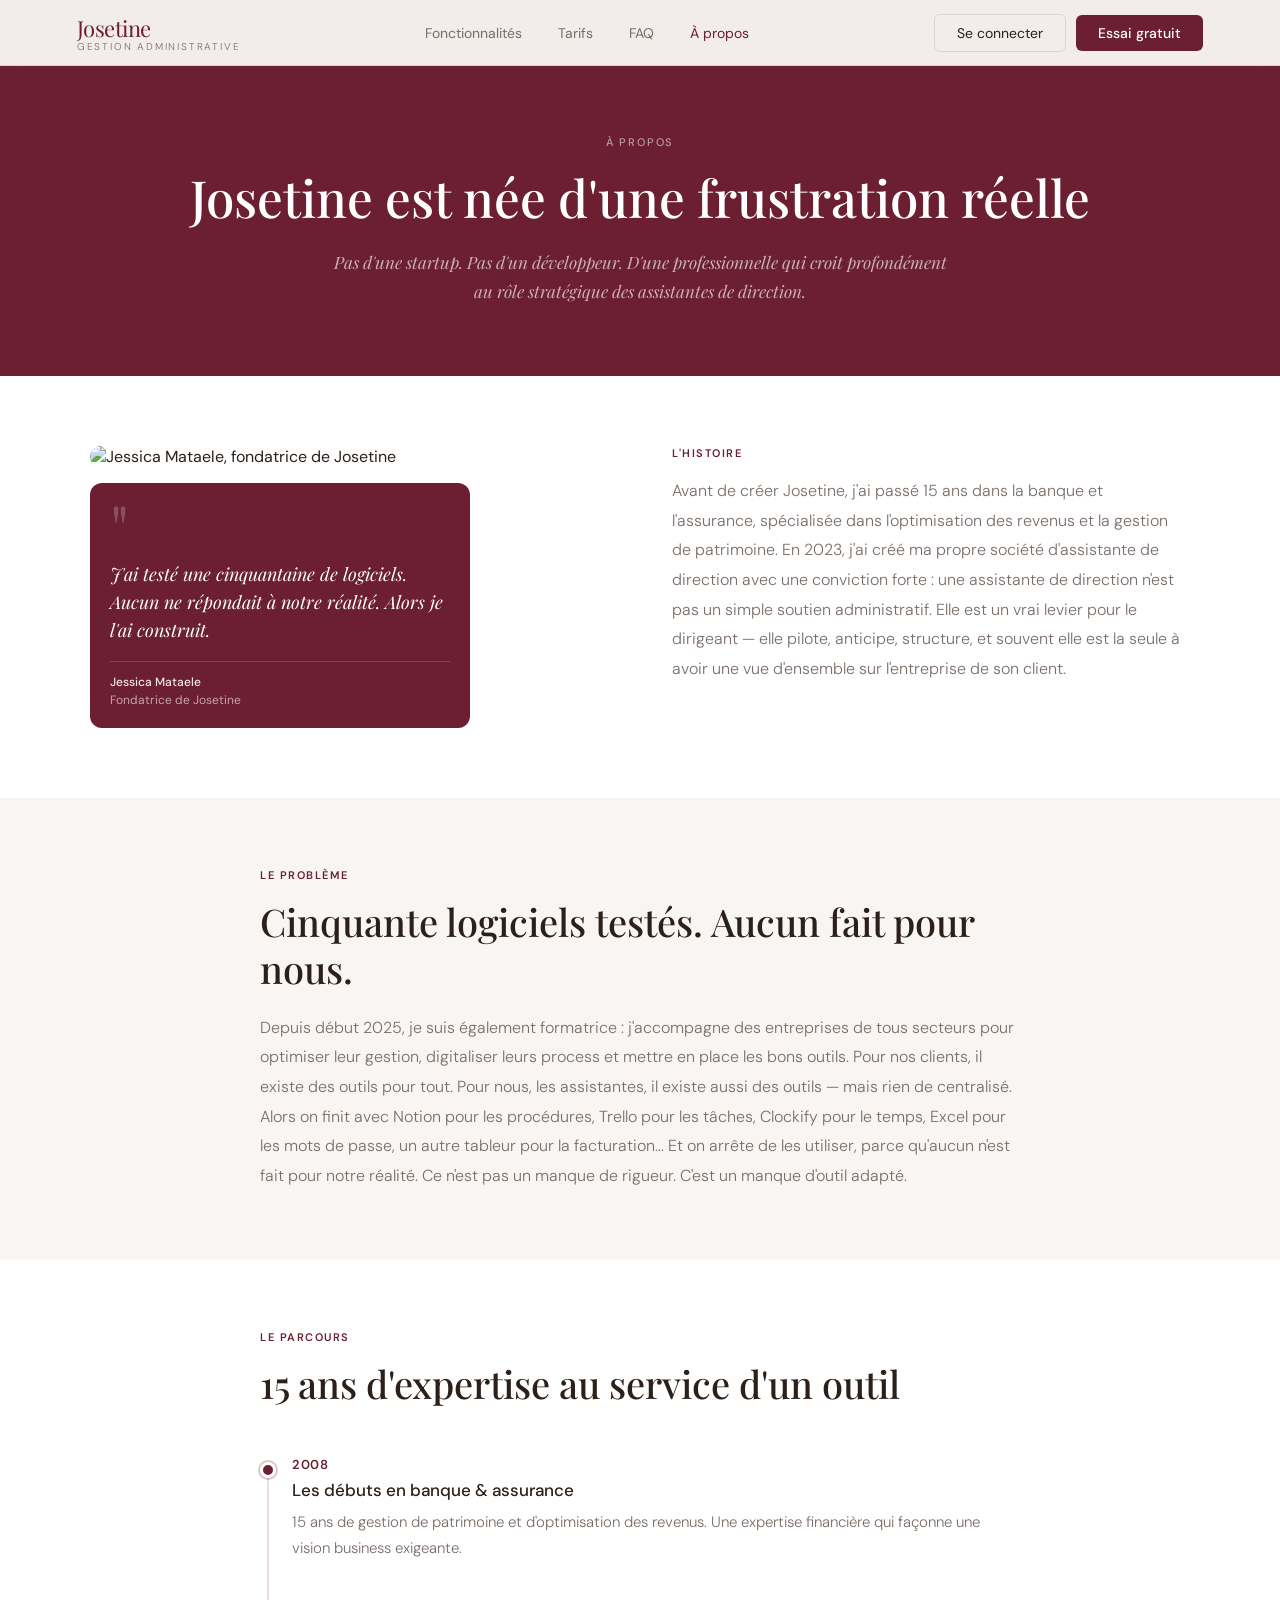
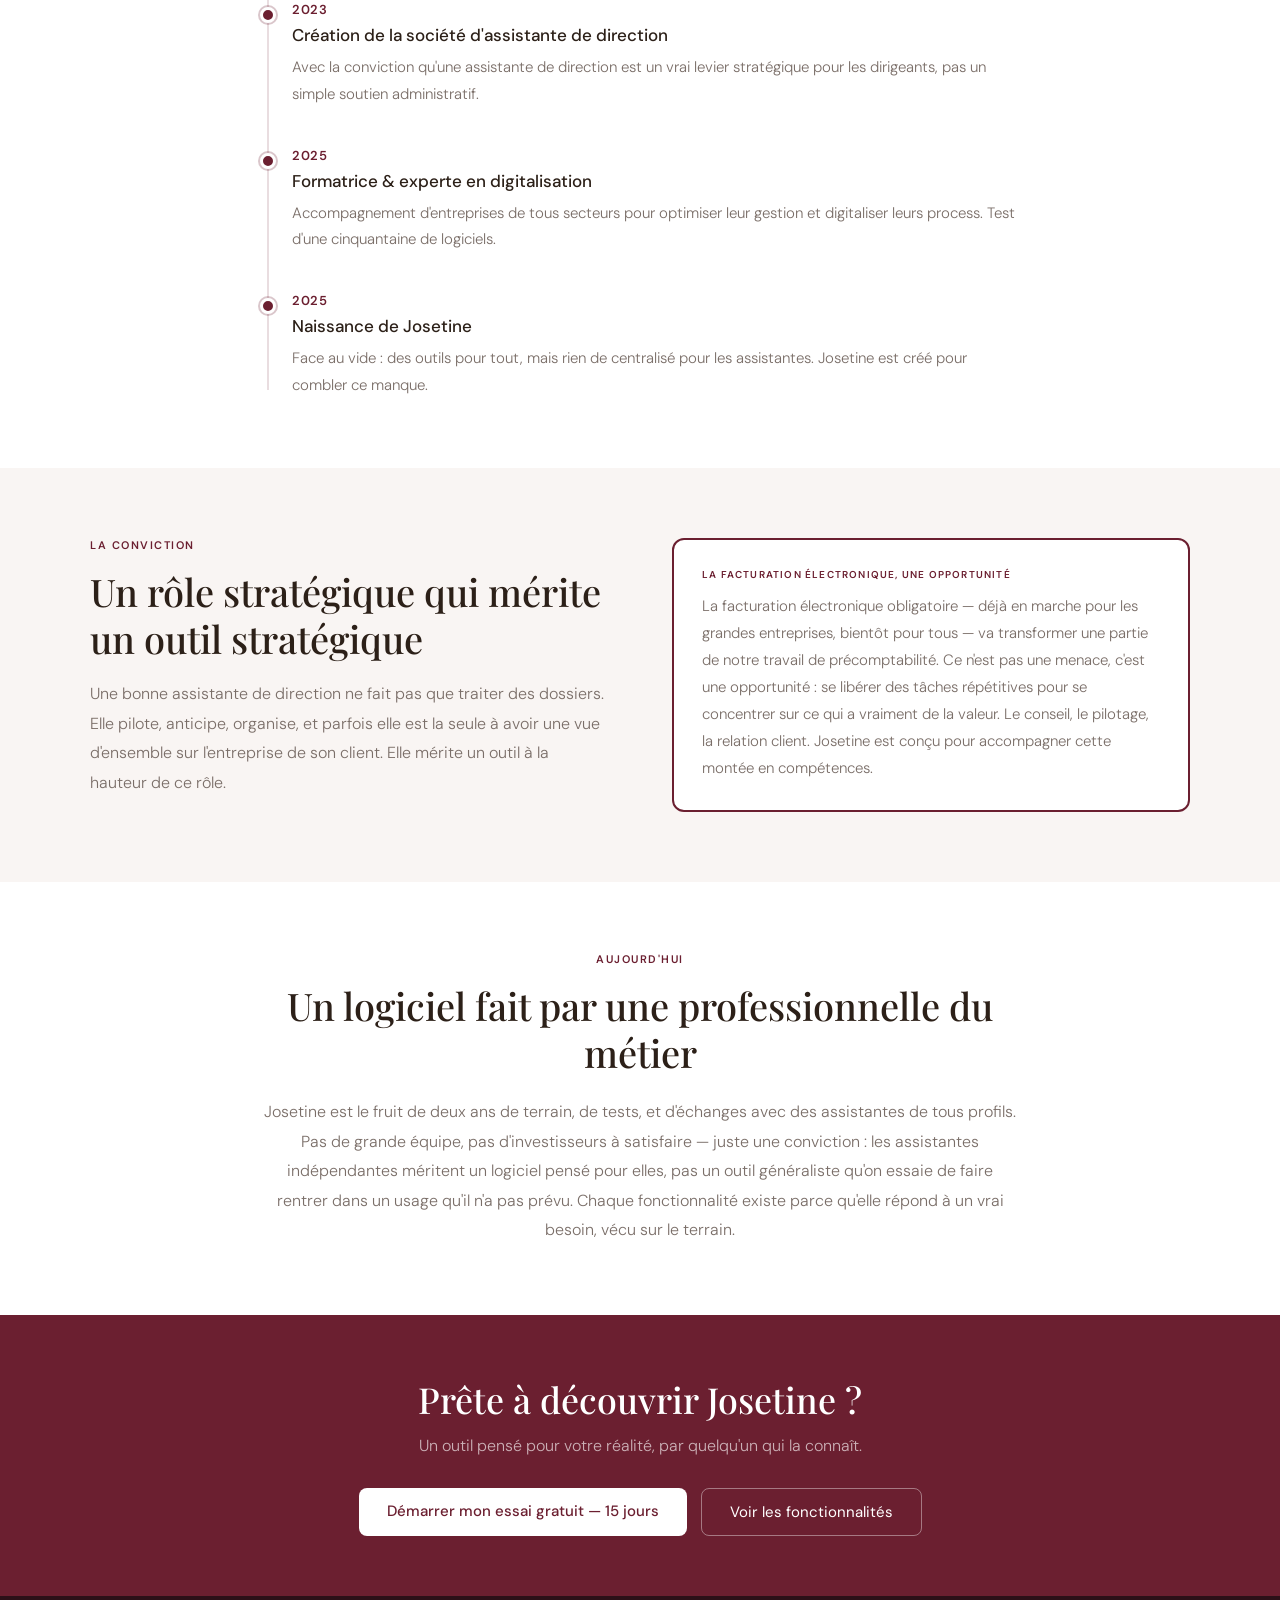
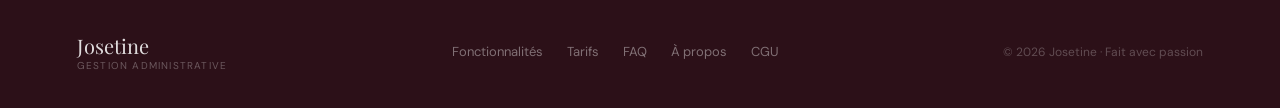
==== apropos.html @ 087b43d2 "fix: corrige le sous-domaine de l'API liste d'attente (www. -> app.martines.app) L'appel fetch point" ====
<!DOCTYPE html>
<html lang="fr">
<head>
<meta charset="UTF-8">
<meta name="viewport" content="width=device-width, initial-scale=1.0">
<title>À propos — Josetine</title>
<link rel="icon" type="image/svg+xml" href="favicon.svg">
<link rel="alternate icon" href="favicon.ico">
<link href="https://fonts.googleapis.com/css2?family=Playfair+Display:ital,wght@0,400;0,500;0,600;1,400;1,500&family=DM+Sans:wght@300;400;500&display=swap" rel="stylesheet">
<style>
:root{--bordeaux:#6B1F30;--bordeaux-dark:#4a1520;--bordeaux-light:#8B2F42;--creme:#FAF8F5;--creme-dark:#F0EDE8;--text:#2C2018;--text-muted:#7A6E68;--text-light:#A89E98;--border:rgba(107,31,48,0.12);}
*{margin:0;padding:0;box-sizing:border-box;}
html{scroll-behavior:smooth;}
body{font-family:'DM Sans',sans-serif;background:var(--creme);color:var(--text);overflow-x:hidden;}

nav{position:fixed;top:0;left:0;right:0;z-index:100;background:rgba(250,248,245,0.95);backdrop-filter:blur(12px);border-bottom:1px solid var(--border);padding:0 6%;height:66px;display:flex;align-items:center;justify-content:space-between;}
.nav-logo{font-family:'Playfair Display',serif;font-size:22px;color:var(--bordeaux);letter-spacing:-0.5px;text-decoration:none;}
.nav-logo span{font-size:10px;font-family:'DM Sans',sans-serif;font-weight:300;color:var(--text-muted);display:block;letter-spacing:0.18em;text-transform:uppercase;margin-top:-3px;}
.nav-links{display:flex;align-items:center;gap:36px;}
.nav-links a{font-size:14px;color:var(--text-muted);text-decoration:none;transition:color 0.2s;font-weight:400;}
.nav-links a:hover,.nav-links a.active{color:var(--bordeaux);}
.nav-cta{display:flex;gap:10px;align-items:center;}
.btn-ghost{padding:9px 22px;border:1px solid var(--border);border-radius:6px;font-size:14px;color:var(--text);background:none;cursor:pointer;font-family:'DM Sans',sans-serif;text-decoration:none;transition:all 0.2s;}
.btn-ghost:hover{border-color:var(--bordeaux);color:var(--bordeaux);}
.btn-main{padding:9px 22px;background:var(--bordeaux);color:white;border:none;border-radius:6px;font-size:14px;font-family:'DM Sans',sans-serif;cursor:pointer;text-decoration:none;transition:background 0.2s;font-weight:500;}
.btn-main:hover{background:var(--bordeaux-dark);}

/* HERO */
.page-hero{padding:130px 6% 70px;background:var(--bordeaux);text-align:center;}
.page-hero-label{display:inline-block;font-size:11px;font-weight:500;color:rgba(255,255,255,0.55);text-transform:uppercase;letter-spacing:0.16em;margin-bottom:18px;}
.page-hero h1{font-family:'Playfair Display',serif;font-size:clamp(34px,4vw,54px);font-weight:500;color:white;margin-bottom:20px;line-height:1.2;}
.page-hero-sub{font-size:17px;color:rgba(255,255,255,0.65);font-weight:300;max-width:620px;margin:0 auto;line-height:1.7;font-style:italic;font-family:'Playfair Display',serif;}

/* SECTION 1 — HISTOIRE */
.histoire{background:white;padding:70px 6%;}
.histoire-inner{max-width:1100px;margin:0 auto;display:grid;grid-template-columns:1fr 1fr;gap:64px;align-items:start;}
.histoire-left{display:flex;flex-direction:column;}
.histoire-photo{width:100%;max-width:380px;border-radius:12px;object-fit:cover;object-position:center top;display:block;}
.histoire-quote{background:var(--bordeaux);border-radius:12px;padding:20px;margin-top:16px;max-width:380px;}
.histoire-quote-mark{font-family:'Playfair Display',serif;font-size:64px;color:rgba(255,255,255,0.22);line-height:0.75;margin-bottom:10px;display:block;}
.histoire-quote-text{font-family:'Playfair Display',serif;font-size:clamp(15px,1.5vw,18px);font-style:italic;color:white;line-height:1.55;margin-bottom:16px;}
.histoire-quote-author{font-size:12px;color:rgba(255,255,255,0.6);font-weight:400;border-top:1px solid rgba(255,255,255,0.15);padding-top:12px;}
.histoire-quote-author strong{color:rgba(255,255,255,0.9);display:block;font-weight:500;margin-bottom:2px;}
.histoire-content .section-label{font-size:11px;font-weight:600;color:var(--bordeaux);text-transform:uppercase;letter-spacing:0.14em;display:block;margin-bottom:16px;}
.histoire-content p{font-size:16px;color:var(--text-muted);line-height:1.85;font-weight:300;}

/* SECTION 2 — PROBLÈME */
.probleme{background:#F9F5F3;padding:70px 6%;}
.probleme-inner{max-width:760px;margin:0 auto;}
.section-label{font-size:11px;font-weight:600;color:var(--bordeaux);text-transform:uppercase;letter-spacing:0.14em;display:block;margin-bottom:16px;}
.section-title{font-family:'Playfair Display',serif;font-size:clamp(26px,3vw,38px);font-weight:500;color:var(--text);margin-bottom:20px;line-height:1.25;}
.section-body{font-size:16px;color:var(--text-muted);line-height:1.85;font-weight:300;}

/* SECTION 3 — TIMELINE */
.timeline-section{background:white;padding:70px 6%;}
.timeline-section-inner{max-width:760px;margin:0 auto;}
.timeline-section-header{margin-bottom:48px;}
.timeline{position:relative;padding-left:32px;}
.timeline::before{content:'';position:absolute;left:7px;top:8px;bottom:8px;width:2px;background:rgba(107,31,48,0.15);}
.timeline-item{position:relative;margin-bottom:40px;}
.timeline-item:last-child{margin-bottom:0;}
.timeline-dot{position:absolute;left:-32px;top:6px;width:16px;height:16px;border-radius:50%;background:var(--bordeaux);border:3px solid white;box-shadow:0 0 0 2px rgba(107,31,48,0.25);}
.timeline-date{font-size:13px;font-weight:600;color:var(--bordeaux);margin-bottom:6px;letter-spacing:0.04em;}
.timeline-title{font-size:17px;font-weight:500;color:var(--text);margin-bottom:8px;}
.timeline-text{font-size:15px;color:var(--text-muted);line-height:1.75;font-weight:300;}

/* SECTION 4 — CONVICTION */
.conviction{background:#F9F5F3;padding:70px 6%;}
.conviction-inner{max-width:1100px;margin:0 auto;display:grid;grid-template-columns:1fr 1fr;gap:64px;align-items:start;}
.conviction-left .section-title{margin-bottom:16px;}
.conviction-left .section-body{margin-top:16px;}
.conviction-card{background:white;border:2px solid var(--bordeaux);border-radius:12px;padding:28px;}
.conviction-card-label{font-size:10px;font-weight:600;color:var(--bordeaux);text-transform:uppercase;letter-spacing:0.12em;margin-bottom:12px;display:block;}
.conviction-card-text{font-size:15px;color:var(--text-muted);line-height:1.8;font-weight:300;}

/* SECTION 5 — AUJOURD'HUI */
.aujourdhui{background:white;padding:70px 6%;}
.aujourdhui-inner{max-width:760px;margin:0 auto;text-align:center;}
.aujourdhui-inner .section-label{display:block;text-align:center;}
.aujourdhui-inner .section-title{text-align:center;}
.aujourdhui-inner .section-body{text-align:center;}

/* CTA */
.cta-band{background:var(--bordeaux);padding:60px 6%;text-align:center;}
.cta-band h2{font-family:'Playfair Display',serif;font-size:clamp(26px,2.8vw,38px);font-weight:500;color:white;margin-bottom:12px;}
.cta-band p{font-size:16px;color:rgba(255,255,255,0.65);margin-bottom:32px;font-weight:300;}
.cta-btns{display:flex;gap:14px;justify-content:center;flex-wrap:wrap;}
.btn-cta-white{padding:13px 28px;background:white;color:var(--bordeaux);border:none;border-radius:8px;font-size:15px;font-family:'DM Sans',sans-serif;cursor:pointer;text-decoration:none;font-weight:500;display:inline-block;transition:opacity 0.2s;}
.btn-cta-white:hover{opacity:0.9;}
.btn-cta-outline{padding:13px 28px;border:1.5px solid rgba(255,255,255,0.4);color:white;border-radius:8px;font-size:15px;font-family:'DM Sans',sans-serif;cursor:pointer;text-decoration:none;background:none;display:inline-block;transition:all 0.2s;}
.btn-cta-outline:hover{background:rgba(255,255,255,0.1);}

/* FOOTER */
footer{background:#2C1018;padding:36px 6%;}
.footer-inner{max-width:1200px;margin:0 auto;display:flex;justify-content:space-between;align-items:center;flex-wrap:wrap;gap:20px;}
.footer-logo{font-family:'Playfair Display',serif;font-size:20px;color:rgba(255,255,255,0.85);text-decoration:none;}
.footer-logo span{font-size:10px;font-family:'DM Sans',sans-serif;color:rgba(255,255,255,0.3);display:block;letter-spacing:0.12em;text-transform:uppercase;}
.footer-links{display:flex;gap:24px;flex-wrap:wrap;}
.footer-links a{font-size:13px;color:rgba(255,255,255,0.4);text-decoration:none;transition:color 0.2s;}
.footer-links a:hover{color:white;}
.footer-copy{font-size:12px;color:rgba(255,255,255,0.25);}

/* MODAL */
.modal-overlay{display:none;position:fixed;inset:0;background:rgba(0,0,0,0.55);z-index:200;align-items:center;justify-content:center;}
.modal-overlay.open{display:flex;}
.modal{background:white;border-radius:16px;padding:40px;width:100%;max-width:420px;margin:16px;position:relative;}
.modal-logo{font-family:'Playfair Display',serif;font-size:26px;color:var(--bordeaux);margin-bottom:4px;}
.modal-sub{font-size:13px;color:var(--text-muted);margin-bottom:28px;}
.m-form-group{margin-bottom:16px;}
.m-label{font-size:11px;font-weight:500;color:var(--text);display:block;margin-bottom:6px;text-transform:uppercase;letter-spacing:0.06em;}
.m-input{width:100%;padding:11px 14px;border:1px solid var(--border);border-radius:8px;font-size:14px;font-family:'DM Sans',sans-serif;color:var(--text);background:var(--creme);outline:none;transition:border-color 0.2s;}
.m-input:focus{border-color:var(--bordeaux);}
.m-btn{width:100%;padding:13px;background:var(--bordeaux);color:white;border:none;border-radius:8px;font-size:15px;font-family:'DM Sans',sans-serif;font-weight:500;cursor:pointer;margin-top:8px;transition:background 0.2s;}
.m-btn:hover{background:var(--bordeaux-dark);}
.modal-footer-note{text-align:center;margin-top:18px;font-size:13px;color:var(--text-muted);}
.modal-footer-note a{color:var(--bordeaux);text-decoration:none;font-weight:500;}
.modal-close{position:absolute;top:14px;right:18px;background:none;border:none;font-size:24px;color:var(--text-muted);cursor:pointer;line-height:1;}
.signup-type-opt.selected{border-color:var(--bordeaux)!important;background:rgba(107,31,48,0.06);color:var(--bordeaux)!important;font-weight:500;}

@media(max-width:900px){
  .histoire-inner,.conviction-inner{grid-template-columns:1fr;}
  .nav-links{display:none;}
}
@media(max-width:600px){
  .cta-btns{flex-direction:column;align-items:center;}
  .timeline{padding-left:24px;}
}
</style>
</head>
<body>

<nav>
  <a href="index.html" class="nav-logo">Josetine<span>Gestion administrative</span></a>
  <div class="nav-links">
    <a href="fonctionnalites.html">Fonctionnalités</a>
    <a href="tarifs.html">Tarifs</a>
    <a href="faq.html">FAQ</a>
    <a href="apropos.html" class="active">À propos</a>
  </div>
  <div class="nav-cta">
    <a href="#" class="btn-ghost" onclick="openModal('login');return false;">Se connecter</a>
    <a href="#" class="btn-main" onclick="openModal('signup');return false;">Essai gratuit</a>
  </div>
</nav>

<!-- HERO -->
<div class="page-hero">
  <span class="page-hero-label">À propos</span>
  <h1>Josetine est née d'une frustration réelle</h1>
  <p class="page-hero-sub">Pas d'une startup. Pas d'un développeur. D'une professionnelle qui croit profondément au rôle stratégique des assistantes de direction.</p>
</div>

<!-- SECTION 1 — L'HISTOIRE -->
<section class="histoire">
  <div class="histoire-inner">
    <div class="histoire-left">
      <img src="images/Jessica2.jpg" alt="Jessica Mataele, fondatrice de Josetine" class="histoire-photo">
      <div class="histoire-quote">
        <span class="histoire-quote-mark">"</span>
        <p class="histoire-quote-text">J'ai testé une cinquantaine de logiciels. Aucun ne répondait à notre réalité. Alors je l'ai construit.</p>
        <div class="histoire-quote-author">
          <strong>Jessica Mataele</strong>
          Fondatrice de Josetine
        </div>
      </div>
    </div><!-- /histoire-left -->
    <div class="histoire-content">
      <span class="section-label">L'histoire</span>
      <p>Avant de créer Josetine, j'ai passé 15 ans dans la banque et l'assurance, spécialisée dans l'optimisation des revenus et la gestion de patrimoine. En 2023, j'ai créé ma propre société d'assistante de direction avec une conviction forte : une assistante de direction n'est pas un simple soutien administratif. Elle est un vrai levier pour le dirigeant — elle pilote, anticipe, structure, et souvent elle est la seule à avoir une vue d'ensemble sur l'entreprise de son client.</p>
    </div>
  </div>
</section>

<!-- SECTION 2 — LE PROBLÈME -->
<section class="probleme">
  <div class="probleme-inner">
    <span class="section-label">Le problème</span>
    <div class="section-title">Cinquante logiciels testés. Aucun fait pour nous.</div>
    <p class="section-body">Depuis début 2025, je suis également formatrice : j'accompagne des entreprises de tous secteurs pour optimiser leur gestion, digitaliser leurs process et mettre en place les bons outils. Pour nos clients, il existe des outils pour tout. Pour nous, les assistantes, il existe aussi des outils — mais rien de centralisé. Alors on finit avec Notion pour les procédures, Trello pour les tâches, Clockify pour le temps, Excel pour les mots de passe, un autre tableur pour la facturation... Et on arrête de les utiliser, parce qu'aucun n'est fait pour notre réalité. Ce n'est pas un manque de rigueur. C'est un manque d'outil adapté.</p>
  </div>
</section>

<!-- SECTION 3 — TIMELINE -->
<section class="timeline-section">
  <div class="timeline-section-inner">
    <div class="timeline-section-header">
      <span class="section-label">Le parcours</span>
      <div class="section-title">15 ans d'expertise au service d'un outil</div>
    </div>
    <div class="timeline">
      <div class="timeline-item">
        <div class="timeline-dot"></div>
        <div class="timeline-date">2008</div>
        <div class="timeline-title">Les débuts en banque &amp; assurance</div>
        <div class="timeline-text">15 ans de gestion de patrimoine et d'optimisation des revenus. Une expertise financière qui façonne une vision business exigeante.</div>
      </div>
      <div class="timeline-item">
        <div class="timeline-dot"></div>
        <div class="timeline-date">2023</div>
        <div class="timeline-title">Création de la société d'assistante de direction</div>
        <div class="timeline-text">Avec la conviction qu'une assistante de direction est un vrai levier stratégique pour les dirigeants, pas un simple soutien administratif.</div>
      </div>
      <div class="timeline-item">
        <div class="timeline-dot"></div>
        <div class="timeline-date">2025</div>
        <div class="timeline-title">Formatrice &amp; experte en digitalisation</div>
        <div class="timeline-text">Accompagnement d'entreprises de tous secteurs pour optimiser leur gestion et digitaliser leurs process. Test d'une cinquantaine de logiciels.</div>
      </div>
      <div class="timeline-item">
        <div class="timeline-dot"></div>
        <div class="timeline-date">2025</div>
        <div class="timeline-title">Naissance de Josetine</div>
        <div class="timeline-text">Face au vide : des outils pour tout, mais rien de centralisé pour les assistantes. Josetine est créé pour combler ce manque.</div>
      </div>
    </div>
  </div>
</section>

<!-- SECTION 4 — LA CONVICTION -->
<section class="conviction">
  <div class="conviction-inner">
    <div class="conviction-left">
      <span class="section-label">La conviction</span>
      <div class="section-title">Un rôle stratégique qui mérite un outil stratégique</div>
      <p class="section-body">Une bonne assistante de direction ne fait pas que traiter des dossiers. Elle pilote, anticipe, organise, et parfois elle est la seule à avoir une vue d'ensemble sur l'entreprise de son client. Elle mérite un outil à la hauteur de ce rôle.</p>
    </div>
    <div class="conviction-card">
      <span class="conviction-card-label">La facturation électronique, une opportunité</span>
      <p class="conviction-card-text">La facturation électronique obligatoire — déjà en marche pour les grandes entreprises, bientôt pour tous — va transformer une partie de notre travail de précomptabilité. Ce n'est pas une menace, c'est une opportunité : se libérer des tâches répétitives pour se concentrer sur ce qui a vraiment de la valeur. Le conseil, le pilotage, la relation client. Josetine est conçu pour accompagner cette montée en compétences.</p>
    </div>
  </div>
</section>

<!-- SECTION 5 — AUJOURD'HUI -->
<section class="aujourdhui">
  <div class="aujourdhui-inner">
    <span class="section-label">Aujourd'hui</span>
    <div class="section-title">Un logiciel fait par une professionnelle du métier</div>
    <p class="section-body" style="margin-top:20px;">Josetine est le fruit de deux ans de terrain, de tests, et d'échanges avec des assistantes de tous profils. Pas de grande équipe, pas d'investisseurs à satisfaire — juste une conviction : les assistantes indépendantes méritent un logiciel pensé pour elles, pas un outil généraliste qu'on essaie de faire rentrer dans un usage qu'il n'a pas prévu. Chaque fonctionnalité existe parce qu'elle répond à un vrai besoin, vécu sur le terrain.</p>
  </div>
</section>

<!-- CTA -->
<section class="cta-band">
  <h2>Prête à découvrir Josetine ?</h2>
  <p>Un outil pensé pour votre réalité, par quelqu'un qui la connaît.</p>
  <div class="cta-btns">
    <a href="https://app.josetine.app/inscription?plan=independant" class="btn-cta-white">Démarrer mon essai gratuit — 15 jours</a>
    <a href="fonctionnalites.html" class="btn-cta-outline">Voir les fonctionnalités</a>
  </div>
</section>

<footer>
  <div class="footer-inner">
    <a href="index.html" class="footer-logo">Josetine<span>Gestion administrative</span></a>
    <div class="footer-links">
      <a href="fonctionnalites.html">Fonctionnalités</a>
      <a href="tarifs.html">Tarifs</a>
      <a href="faq.html">FAQ</a>
      <a href="apropos.html">À propos</a>
      <a href="#">CGU</a>
    </div>
    <div class="footer-copy">© 2026 Josetine · Fait avec passion</div>
  </div>
</footer>

<div class="modal-overlay" id="loginModal">
  <div class="modal">
    <button class="modal-close" onclick="closeModal('login')">×</button>
    <div class="modal-logo">Josetine</div>
    <div class="modal-sub">Connectez-vous à votre espace</div>
    <div class="m-form-group"><label class="m-label">Email</label><input type="email" class="m-input" placeholder="votre@email.fr"></div>
    <div class="m-form-group"><label class="m-label">Mot de passe</label><input type="password" class="m-input" placeholder="••••••••"></div>
    <button class="m-btn" onclick="window.location.href='https://app.martines.app'">Se connecter</button>
    <div class="modal-footer-note">Pas encore de compte ? <a href="#" onclick="switchModal('login','signup');return false;">Créer un compte</a></div>
  </div>
</div>

<div class="modal-overlay" id="signupModal">
  <div class="modal" id="signup-modal-inner">
    <button class="modal-close" onclick="closeModal('signup')">×</button>
    <div class="modal-logo">Josetine</div>
    <div class="modal-sub">Rejoignez la liste d'attente</div>
    <div class="m-form-group"><label class="m-label">Prénom</label><input type="text" id="signup-prenom" class="m-input" placeholder="Marie"></div>
    <div class="m-form-group"><label class="m-label">Nom</label><input type="text" id="signup-nom" class="m-input" placeholder="Martin"></div>
    <div class="m-form-group"><label class="m-label">Email</label><input type="email" id="signup-email" class="m-input" placeholder="marie@email.fr"></div>
    <div class="m-form-group">
      <label class="m-label">Vous êtes *</label>
      <div id="signup-type-group" style="display:flex;gap:8px;margin-top:4px">
        <div class="signup-type-opt" data-val="independant" onclick="selectSignupType(this)"
             style="flex:1;padding:10px 6px;border:1.5px solid rgba(107,31,48,0.15);border-radius:8px;text-align:center;cursor:pointer;font-size:12px;color:#7A6E68;transition:all 0.15s;line-height:1.5">
          👤 Assistante<br>indépendante
        </div>
        <div class="signup-type-opt" data-val="enterprise" onclick="selectSignupType(this)"
             style="flex:1;padding:10px 6px;border:1.5px solid rgba(107,31,48,0.15);border-radius:8px;text-align:center;cursor:pointer;font-size:12px;color:#7A6E68;transition:all 0.15s;line-height:1.5">
          🏢 Assistante<br>en entreprise
        </div>
      </div>
    </div>
    <div id="signup-error" style="font-size:13px;color:#c0392b;margin-bottom:8px;min-height:18px"></div>
    <button class="m-btn" onclick="submitWaitingList()">Rejoindre la liste d'attente</button>
    <div class="modal-footer-note">Déjà un compte ? <a href="#" onclick="switchModal('signup','login');return false;">Se connecter</a></div>
  </div>
</div>

<script>
let _selectedType='';
function openModal(t){document.getElementById(t+'Modal').classList.add('open');}
function closeModal(t){document.getElementById(t+'Modal').classList.remove('open');}
function switchModal(a,b){closeModal(a);setTimeout(()=>openModal(b),100);}
function selectSignupType(el){
  _selectedType=el.dataset.val;
  document.querySelectorAll('.signup-type-opt').forEach(o=>o.classList.remove('selected'));
  el.classList.add('selected');
}
document.querySelectorAll('.modal-overlay').forEach(m=>{m.addEventListener('click',function(e){if(e.target===this)this.classList.remove('open');});});

async function submitWaitingList(){
  const prenom=(document.getElementById('signup-prenom')?.value||'').trim();
  const nom=(document.getElementById('signup-nom')?.value||'').trim();
  const email=(document.getElementById('signup-email')?.value||'').trim();
  const errEl=document.getElementById('signup-error');
  if(errEl)errEl.textContent='';
  if(!prenom||!nom||!email||!_selectedType){
    if(errEl)errEl.textContent=!_selectedType?'Veuillez indiquer votre profil.':'Veuillez remplir tous les champs.';
    return;
  }
  try{
    const r=await fetch('https://app.martines.app/api/liste-attente',{
      method:'POST',
      headers:{'Content-Type':'application/json'},
      body:JSON.stringify({prenom,nom,email,type_compte:_selectedType}),
    });
    const data=await r.json().catch(()=>({}));
    if(r.ok){
      document.getElementById('signup-modal-inner').innerHTML=`
        <div style="text-align:center;padding:24px 0">
          <div style="font-size:2.5rem;margin-bottom:16px">🎉</div>
          <div class="modal-logo">Josetine</div>
          <p style="margin-top:16px;font-size:1rem;color:var(--text);line-height:1.7;max-width:300px;margin-left:auto;margin-right:auto">
            Merci&nbsp;! Vous êtes sur notre liste d'attente, nous vous contacterons très bientôt.
          </p>
          <button class="m-btn" style="margin-top:24px" onclick="closeModal('signup')">Fermer</button>
        </div>`;
    }else{
      if(errEl)errEl.textContent=data.error||'Une erreur est survenue, réessayez.';
    }
  }catch(e){
    if(errEl)errEl.textContent='Impossible de se connecter. Réessayez.';
  }
}
</script>
</body>
</html>
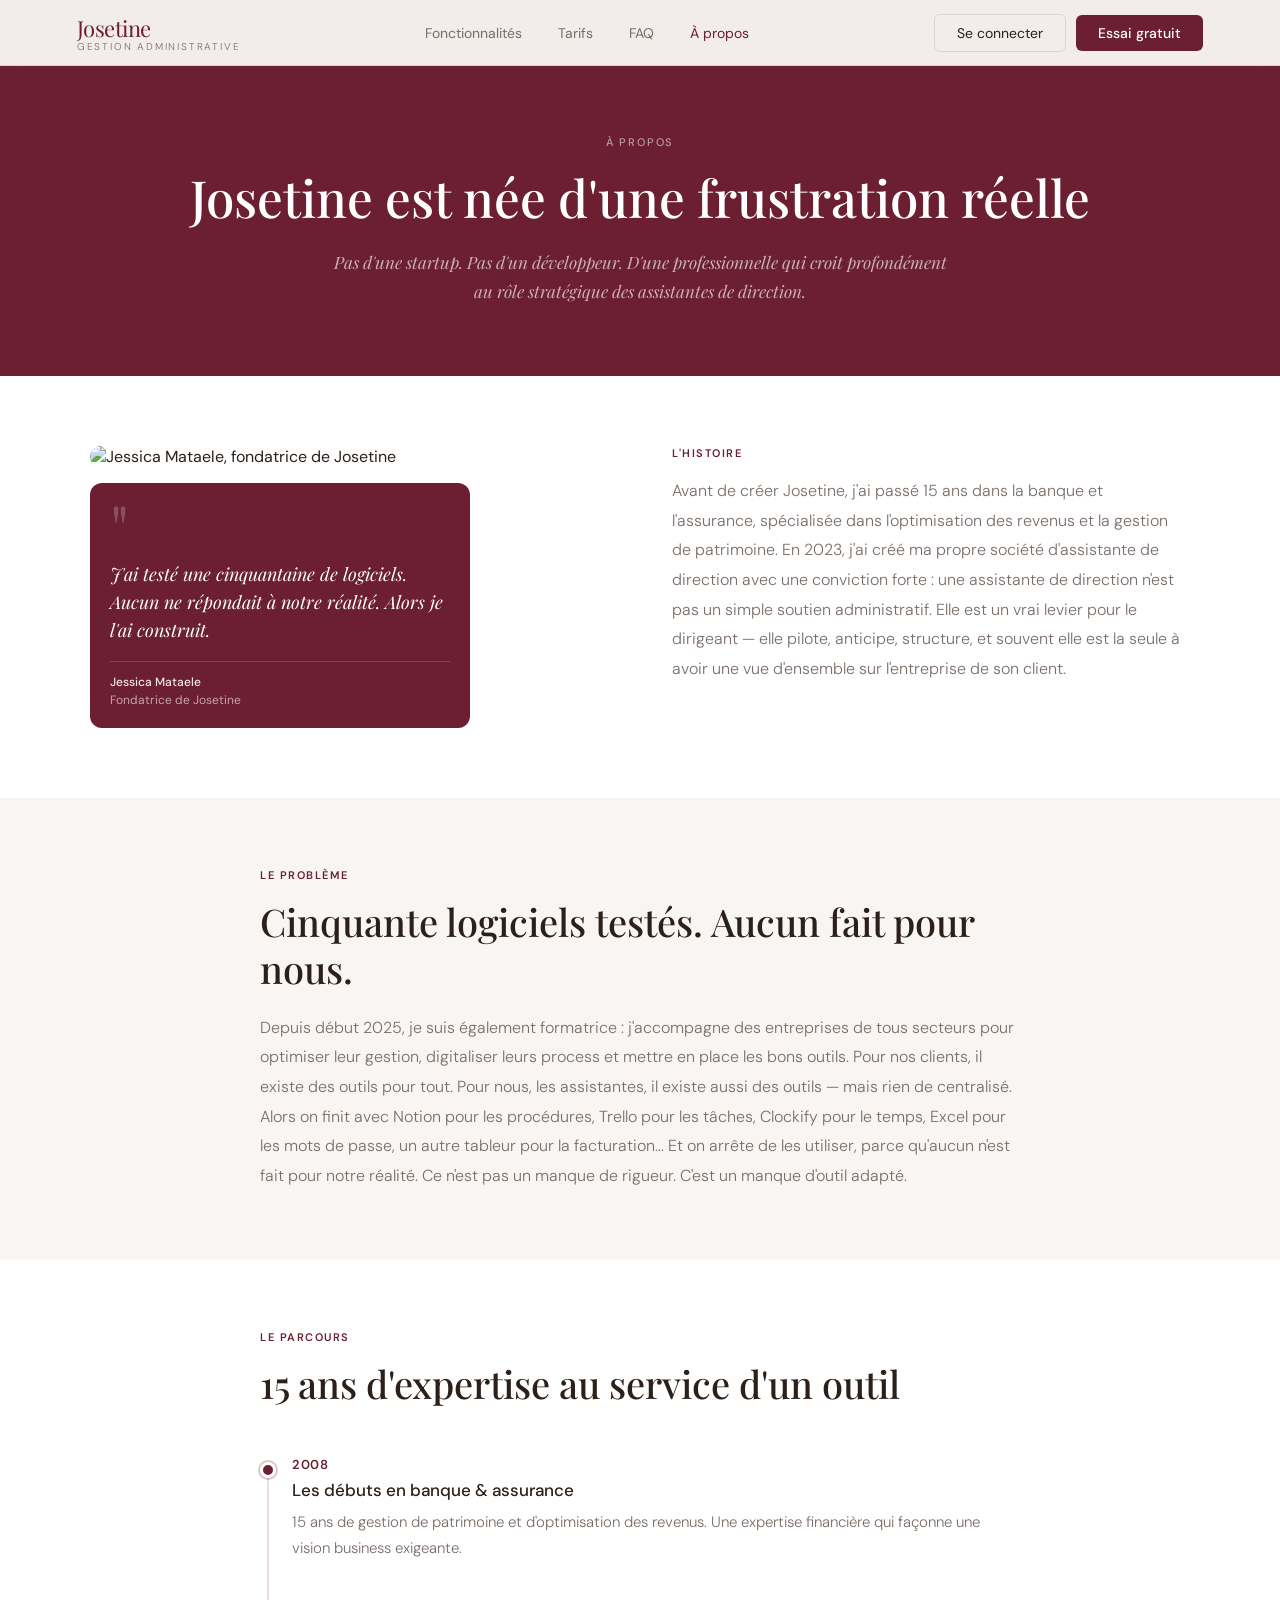
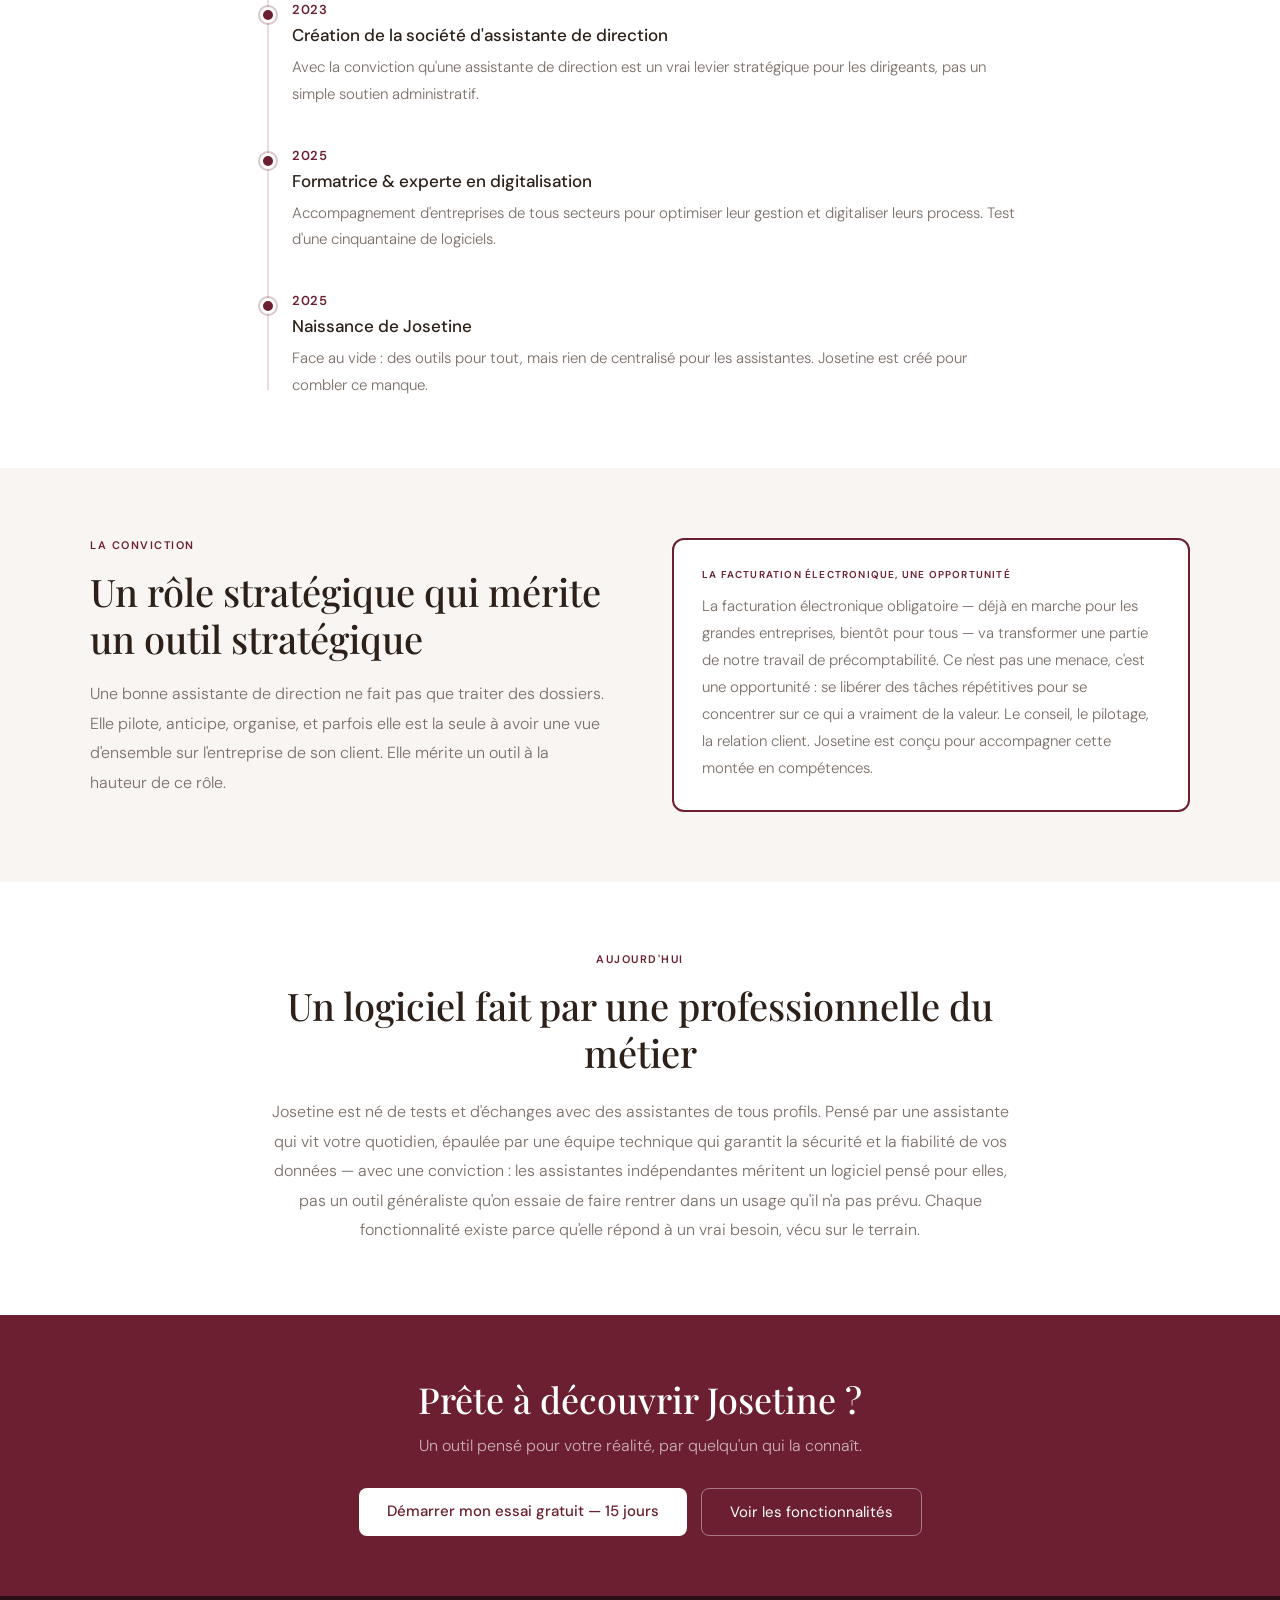
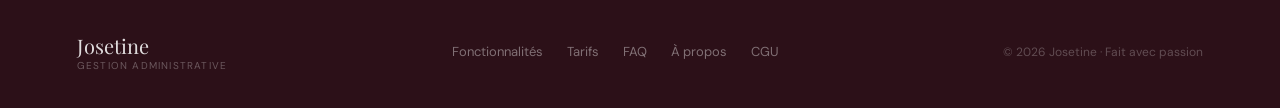
==== commit f9eaf561: "feat: met en avant l'equipe technique dans le discours "conçue par une assistante" Sur index.html (b" ====
--- a/apropos.html
+++ b/apropos.html
@@ -115,7 +115,6 @@
 .modal-footer-note{text-align:center;margin-top:18px;font-size:13px;color:var(--text-muted);}
 .modal-footer-note a{color:var(--bordeaux);text-decoration:none;font-weight:500;}
 .modal-close{position:absolute;top:14px;right:18px;background:none;border:none;font-size:24px;color:var(--text-muted);cursor:pointer;line-height:1;}
-.signup-type-opt.selected{border-color:var(--bordeaux)!important;background:rgba(107,31,48,0.06);color:var(--bordeaux)!important;font-weight:500;}
 
 @media(max-width:900px){
   .histoire-inner,.conviction-inner{grid-template-columns:1fr;}
@@ -126,6 +125,7 @@
   .timeline{padding-left:24px;}
 }
 </style>
+<link rel="stylesheet" href="mobile-nav.css">
 </head>
 <body>
 
@@ -141,7 +141,21 @@
     <a href="#" class="btn-ghost" onclick="openModal('login');return false;">Se connecter</a>
     <a href="#" class="btn-main" onclick="openModal('signup');return false;">Essai gratuit</a>
   </div>
+  <button class="nav-burger" id="navBurger" aria-label="Ouvrir le menu" aria-expanded="false" aria-controls="mobileMenu">
+    <span></span><span></span><span></span>
+  </button>
 </nav>
+
+<div class="mobile-menu" id="mobileMenu" aria-hidden="true">
+  <a href="fonctionnalites.html">Fonctionnalités</a>
+  <a href="tarifs.html">Tarifs</a>
+  <a href="faq.html">FAQ</a>
+  <a href="apropos.html" class="active">À propos</a>
+  <div class="mobile-menu-cta">
+    <a href="#" class="btn-ghost" onclick="openModal('login');return false;">Se connecter</a>
+    <a href="#" class="btn-main" onclick="openModal('signup');return false;">Essai gratuit</a>
+  </div>
+</div>
 
 <!-- HERO -->
 <div class="page-hero">
@@ -236,7 +250,7 @@
   <div class="aujourdhui-inner">
     <span class="section-label">Aujourd'hui</span>
     <div class="section-title">Un logiciel fait par une professionnelle du métier</div>
-    <p class="section-body" style="margin-top:20px;">Josetine est le fruit de deux ans de terrain, de tests, et d'échanges avec des assistantes de tous profils. Pas de grande équipe, pas d'investisseurs à satisfaire — juste une conviction : les assistantes indépendantes méritent un logiciel pensé pour elles, pas un outil généraliste qu'on essaie de faire rentrer dans un usage qu'il n'a pas prévu. Chaque fonctionnalité existe parce qu'elle répond à un vrai besoin, vécu sur le terrain.</p>
+    <p class="section-body" style="margin-top:20px;">Josetine est né de tests et d'échanges avec des assistantes de tous profils. Pensé par une assistante qui vit votre quotidien, épaulée par une équipe technique qui garantit la sécurité et la fiabilité de vos données — avec une conviction : les assistantes indépendantes méritent un logiciel pensé pour elles, pas un outil généraliste qu'on essaie de faire rentrer dans un usage qu'il n'a pas prévu. Chaque fonctionnalité existe parce qu'elle répond à un vrai besoin, vécu sur le terrain.</p>
   </div>
 </section>
 
@@ -284,52 +298,36 @@
     <div class="m-form-group"><label class="m-label">Prénom</label><input type="text" id="signup-prenom" class="m-input" placeholder="Marie"></div>
     <div class="m-form-group"><label class="m-label">Nom</label><input type="text" id="signup-nom" class="m-input" placeholder="Martin"></div>
     <div class="m-form-group"><label class="m-label">Email</label><input type="email" id="signup-email" class="m-input" placeholder="marie@email.fr"></div>
-    <div class="m-form-group">
-      <label class="m-label">Vous êtes *</label>
-      <div id="signup-type-group" style="display:flex;gap:8px;margin-top:4px">
-        <div class="signup-type-opt" data-val="independant" onclick="selectSignupType(this)"
-             style="flex:1;padding:10px 6px;border:1.5px solid rgba(107,31,48,0.15);border-radius:8px;text-align:center;cursor:pointer;font-size:12px;color:#7A6E68;transition:all 0.15s;line-height:1.5">
-          👤 Assistante<br>indépendante
-        </div>
-        <div class="signup-type-opt" data-val="enterprise" onclick="selectSignupType(this)"
-             style="flex:1;padding:10px 6px;border:1.5px solid rgba(107,31,48,0.15);border-radius:8px;text-align:center;cursor:pointer;font-size:12px;color:#7A6E68;transition:all 0.15s;line-height:1.5">
-          🏢 Assistante<br>en entreprise
-        </div>
-      </div>
-    </div>
+    <div class="m-form-group"><label class="m-label">Téléphone</label><input type="tel" id="signup-telephone" class="m-input" placeholder="06 12 34 56 78" required></div>
     <div id="signup-error" style="font-size:13px;color:#c0392b;margin-bottom:8px;min-height:18px"></div>
     <button class="m-btn" onclick="submitWaitingList()">Rejoindre la liste d'attente</button>
     <div class="modal-footer-note">Déjà un compte ? <a href="#" onclick="switchModal('signup','login');return false;">Se connecter</a></div>
   </div>
 </div>
 
+<script src="mobile-nav.js"></script>
 <script>
-let _selectedType='';
 function openModal(t){document.getElementById(t+'Modal').classList.add('open');}
 function closeModal(t){document.getElementById(t+'Modal').classList.remove('open');}
 function switchModal(a,b){closeModal(a);setTimeout(()=>openModal(b),100);}
-function selectSignupType(el){
-  _selectedType=el.dataset.val;
-  document.querySelectorAll('.signup-type-opt').forEach(o=>o.classList.remove('selected'));
-  el.classList.add('selected');
-}
 document.querySelectorAll('.modal-overlay').forEach(m=>{m.addEventListener('click',function(e){if(e.target===this)this.classList.remove('open');});});
 
 async function submitWaitingList(){
   const prenom=(document.getElementById('signup-prenom')?.value||'').trim();
   const nom=(document.getElementById('signup-nom')?.value||'').trim();
   const email=(document.getElementById('signup-email')?.value||'').trim();
+  const telephone=(document.getElementById('signup-telephone')?.value||'').trim();
   const errEl=document.getElementById('signup-error');
   if(errEl)errEl.textContent='';
-  if(!prenom||!nom||!email||!_selectedType){
-    if(errEl)errEl.textContent=!_selectedType?'Veuillez indiquer votre profil.':'Veuillez remplir tous les champs.';
+  if(!prenom||!nom||!email||!telephone){
+    if(errEl)errEl.textContent='Veuillez remplir tous les champs.';
     return;
   }
   try{
     const r=await fetch('https://app.martines.app/api/liste-attente',{
       method:'POST',
       headers:{'Content-Type':'application/json'},
-      body:JSON.stringify({prenom,nom,email,type_compte:_selectedType}),
+      body:JSON.stringify({prenom,nom,email,telephone,type_compte:'independant'}),
     });
     const data=await r.json().catch(()=>({}));
     if(r.ok){
--- a/mobile-nav.css
+++ b/mobile-nav.css
@@ -0,0 +1,89 @@
+/* ============================================
+   MENU MOBILE — partagé sur les 5 pages
+   Seuil : 900px (aligné sur .nav-links existant)
+   ============================================ */
+
+.nav-burger {
+  display: none;
+  flex-direction: column;
+  justify-content: center;
+  align-items: center;
+  gap: 5px;
+  width: 40px;
+  height: 40px;
+  padding: 0;
+  background: none;
+  border: none;
+  cursor: pointer;
+  flex-shrink: 0;
+}
+.nav-burger span {
+  display: block;
+  width: 24px;
+  height: 2px;
+  background: var(--bordeaux);
+  border-radius: 2px;
+  transition: transform 0.25s ease, opacity 0.2s ease;
+}
+.nav-burger.open span:nth-child(1) { transform: translateY(7px) rotate(45deg); }
+.nav-burger.open span:nth-child(2) { opacity: 0; }
+.nav-burger.open span:nth-child(3) { transform: translateY(-7px) rotate(-45deg); }
+
+.mobile-menu {
+  position: fixed;
+  top: 66px;
+  left: 0;
+  right: 0;
+  bottom: 0;
+  z-index: 150;
+  background: var(--creme);
+  display: flex;
+  flex-direction: column;
+  padding: 12px 6% 32px;
+  overflow-y: auto;
+  opacity: 0;
+  transform: translateY(-10px);
+  pointer-events: none;
+  transition: opacity 0.25s ease, transform 0.25s ease;
+}
+.mobile-menu.open {
+  opacity: 1;
+  transform: translateY(0);
+  pointer-events: auto;
+}
+.mobile-menu a {
+  font-family: 'DM Sans', sans-serif;
+  font-size: 18px;
+  font-weight: 500;
+  color: var(--text);
+  text-decoration: none;
+  padding: 18px 4px;
+  border-bottom: 1px solid var(--border);
+}
+.mobile-menu a.active { color: var(--bordeaux); }
+
+.mobile-menu-cta {
+  display: flex;
+  flex-direction: column;
+  gap: 12px;
+  margin-top: 28px;
+}
+.mobile-menu-cta a {
+  border-bottom: none;
+  padding: 14px;
+  border-radius: 8px;
+  text-align: center;
+  font-size: 15px;
+}
+.mobile-menu-cta .btn-ghost { border: 1px solid var(--border); }
+.mobile-menu-cta .btn-main { background: var(--bordeaux); color: white; }
+
+body.menu-open { overflow: hidden; }
+
+@media (max-width: 900px) {
+  .nav-links, .nav-cta { display: none; }
+  .nav-burger { display: flex; }
+}
+@media (min-width: 901px) {
+  .mobile-menu { display: none; }
+}
